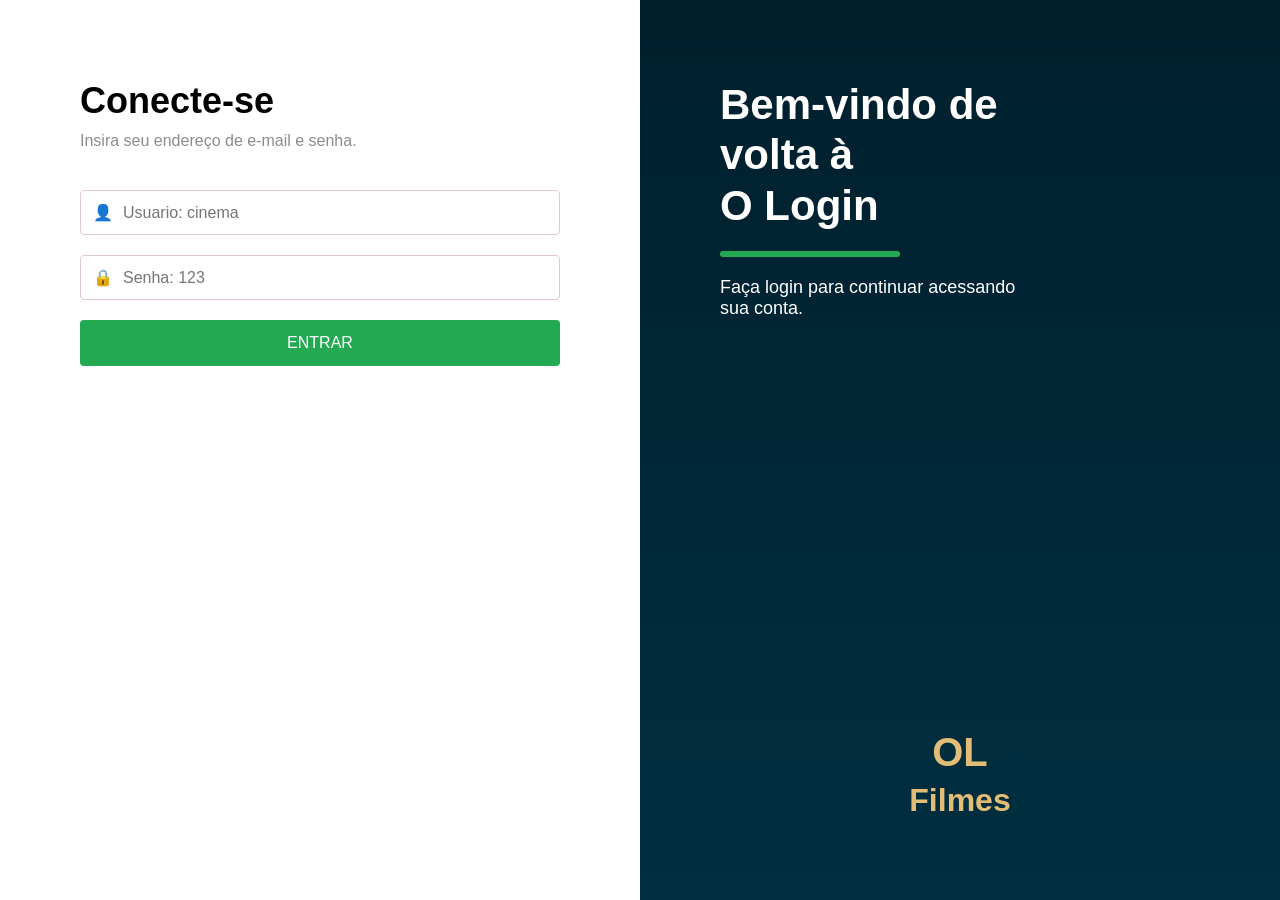
==== index.html @ 53772ce1 "troca de login" ====
<!DOCTYPE html>
<html lang="pt-br">
<head>
<meta charset="UTF-8">
<meta name="viewport" content="width=device-width, initial-scale=1.0">
<title>Login</title>

<style>
* {
    box-sizing: border-box;
    margin: 0;
    padding: 0;
    font-family: Arial, sans-serif;
}

body {
    height: 100vh;
}

.container {
    display: flex;
    height: 100vh;
}

/* div esquerda*/
.login-area {
    flex: 1;
    padding: 80px;
}

.login-area h1 {
    font-size: 36px;
}

.sub {
    color: #8f8b8bfe;
    margin: 10px 0 40px;
}

.campo {
    display: flex;
    align-items: center;
    border: 1px solid #d7bbbbbf;
    padding: 12px;
    margin-bottom: 20px;
    border-radius: 4px;
}

.campo input {
    border: none;
    outline: none;
    width: 100%;
    font-size: 16px;
    margin-left: 10px;
}

.btn-entrar {
    width: 100%;
    padding: 14px;
    background: #24a953;
    color: #ffffff;
    border: none;
    font-size: 16px;
    cursor: pointer;
    border-radius: 4px;
}

.erro {
    color: red;
    margin-top: 15px;
    display: none;
    text-align: center;
}

.links {
    margin-top: 30px;
    text-align: center;
}

.links a {
    color: #ff6a3d;
    text-decoration: none;
    font-size: 13px;
}

/* div direita */
.info-area {
    flex: 1;
    background: linear-gradient(180deg, #001f2d, #002f40);
    color: #ffffff;
    padding: 80px;
    display: flex;
    flex-direction: column;
    justify-content: center;
}

.info-area h2 {
    font-size: 42px;
    line-height: 1.2;
}

.linha {
    width: 180px;
    height: 6px;
    background: #24a953;
    margin: 20px 0;
    border-radius: 4px;
}

.info-area p {
    font-size: 18px;
    max-width: 300px;
}

.logo {
    margin-top: auto;
    font-size: 40px;
    font-weight: bold;
    text-align: center;
    color: rgb(227, 189, 117);
}

.logo span {
    font-size: 32px;
}

/* mobile */
/*  texte
@media (max-width: 900px) {

    .container {
        flex-direction: column;
    }
    /* sem div direita *//*
    .info-area {
        display: none;
    }

    .login-area {
        width: 100%;
        padding: 40px 20px;
    }
}*/
/* mudar para baixo */
@media (max-width: 900px) {

    .container {
        flex-direction: column;
    }

    .info-area {
        width: 100%;
        min-height: auto;
        padding: 20px;
        order: 2;
        
    }

    .login-area {
        width: 100%;
        order: 1;
        padding: 40px 20px;
    }
}

</style>
</head>

<body>
<div class="container">
<!-- // Div esquerdo // -->
<!-- // login // -->
    <div class="login-area">
        <h1>Conecte-se</h1>
        <p class="sub">Insira seu endereço de e-mail e senha.</p>
        <!-- usuario-->
        <div class="campo">
            <span class="icon">&#128100;</span>
            <input type="text" id="usuario" placeholder="Usuario: cinema">
        </div>
        <!-- senha -->
        <div class="campo">
            <span class="icon">&#128274;</span>
            <input type="password" id="senha" placeholder="Senha: 123">
        </div>
        <button class="btn-entrar" onclick="login()">ENTRAR</button>
<!-- // msg de erro // -->
        <div id="erro" class="erro">Usuário ou senha inválidos</div>
    </div>
<!-- // Div direito //-->
    <div class="info-area">
        <h2>Bem-vindo de<br>volta à<br><strong>O Login</strong></h2>
        <div class="linha"></div>
        <p>Faça login para continuar acessando sua conta.</p>

        <div class="logo">OL<br><span>Filmes</span></div>
    </div>
</div>

<!-- // script //-->
<script>
function login() {
// -- declara -- //
    const usuario = document.getElementById("usuario").value;    // pega os valores dos campos //
    const senha = document.getElementById("senha").value;
    // -- info de login corretas -- //
    if (usuario === "cinema" && senha === "123") {
        // -- sessionStorage -- //
        sessionStorage.setItem("logado", "true");
        window.location.href = "filmes.html";
    } else {
        document.getElementById("erro").style.display = "block";        
    }
}
</script>
</body>
</html>
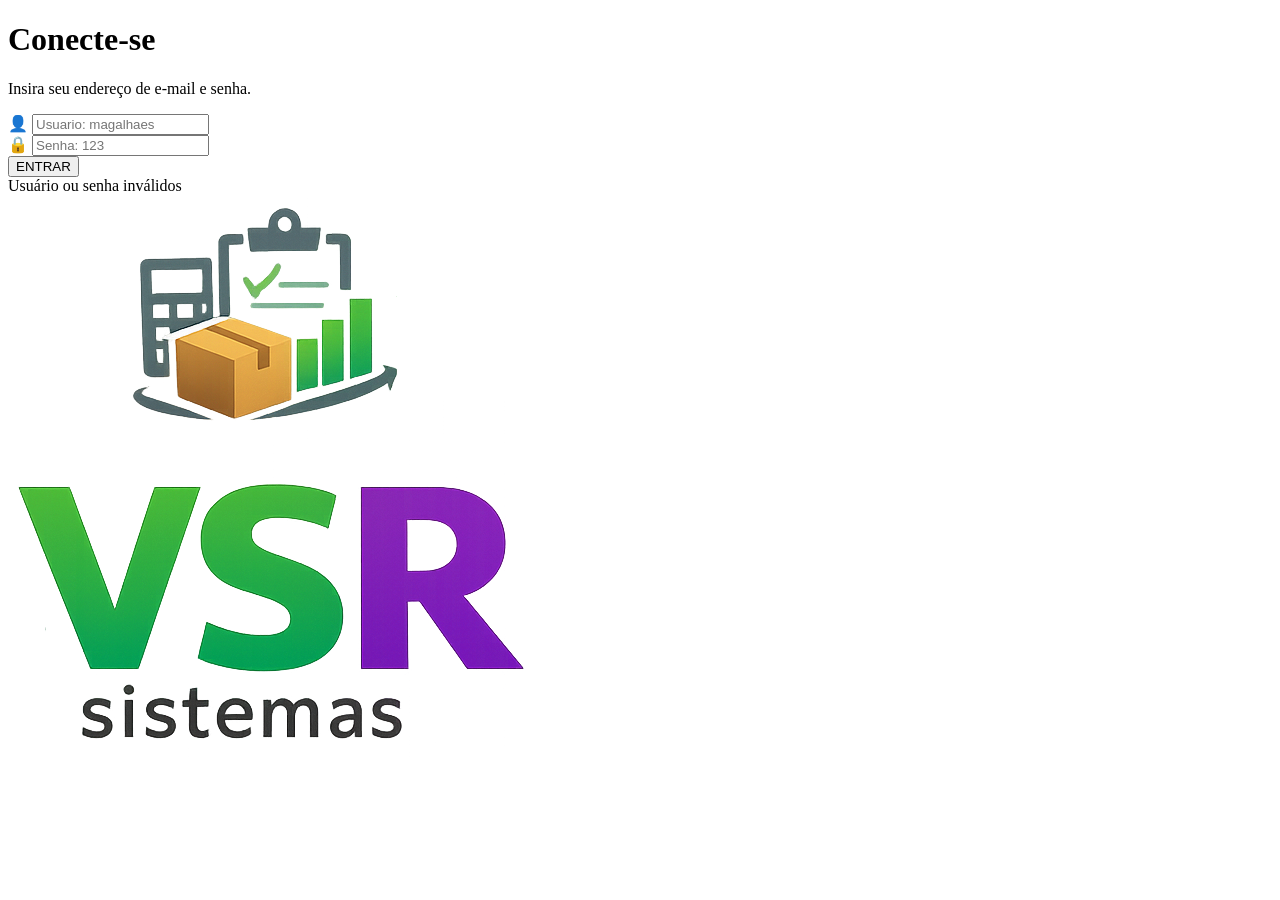
==== commit 5e59f2fc: "add btn navegaçao" ====
--- a/index.html
+++ b/index.html
@@ -1,3 +1,8 @@
+
+<!-- // TESTE DE ALTERAÇÃO DE ARQUIVO //-->
+<!-- // TESTE DE ALTERAÇÃO DE ARQUIVO //-->
+ <!-- // TESTE DE ALTERAÇÃO DE ARQUIVO //-->
+
 <!DOCTYPE html>
 <html lang="pt-br">
 <head>
@@ -5,168 +10,12 @@
 <meta name="viewport" content="width=device-width, initial-scale=1.0">
 <title>Login</title>
 
-<style>
-* {
-    box-sizing: border-box;
-    margin: 0;
-    padding: 0;
-    font-family: Arial, sans-serif;
-}
+<link rel="stylesheet" type="text/css" href="./css/login.css" />
 
-body {
-    height: 100vh;
-}
-
-.container {
-    display: flex;
-    height: 100vh;
-}
-
-/* div esquerda*/
-.login-area {
-    flex: 1;
-    padding: 80px;
-}
-
-.login-area h1 {
-    font-size: 36px;
-}
-
-.sub {
-    color: #8f8b8bfe;
-    margin: 10px 0 40px;
-}
-
-.campo {
-    display: flex;
-    align-items: center;
-    border: 1px solid #d7bbbbbf;
-    padding: 12px;
-    margin-bottom: 20px;
-    border-radius: 4px;
-}
-
-.campo input {
-    border: none;
-    outline: none;
-    width: 100%;
-    font-size: 16px;
-    margin-left: 10px;
-}
-
-.btn-entrar {
-    width: 100%;
-    padding: 14px;
-    background: #24a953;
-    color: #ffffff;
-    border: none;
-    font-size: 16px;
-    cursor: pointer;
-    border-radius: 4px;
-}
-
-.erro {
-    color: red;
-    margin-top: 15px;
-    display: none;
-    text-align: center;
-}
-
-.links {
-    margin-top: 30px;
-    text-align: center;
-}
-
-.links a {
-    color: #ff6a3d;
-    text-decoration: none;
-    font-size: 13px;
-}
-
-/* div direita */
-.info-area {
-    flex: 1;
-    background: linear-gradient(180deg, #001f2d, #002f40);
-    color: #ffffff;
-    padding: 80px;
-    display: flex;
-    flex-direction: column;
-    justify-content: center;
-}
-
-.info-area h2 {
-    font-size: 42px;
-    line-height: 1.2;
-}
-
-.linha {
-    width: 180px;
-    height: 6px;
-    background: #24a953;
-    margin: 20px 0;
-    border-radius: 4px;
-}
-
-.info-area p {
-    font-size: 18px;
-    max-width: 300px;
-}
-
-.logo {
-    margin-top: auto;
-    font-size: 40px;
-    font-weight: bold;
-    text-align: center;
-    color: rgb(227, 189, 117);
-}
-
-.logo span {
-    font-size: 32px;
-}
-
-/* mobile */
-/*  texte
-@media (max-width: 900px) {
-
-    .container {
-        flex-direction: column;
-    }
-    /* sem div direita *//*
-    .info-area {
-        display: none;
-    }
-
-    .login-area {
-        width: 100%;
-        padding: 40px 20px;
-    }
-}*/
-/* mudar para baixo */
-@media (max-width: 900px) {
-
-    .container {
-        flex-direction: column;
-    }
-
-    .info-area {
-        width: 100%;
-        min-height: auto;
-        padding: 20px;
-        order: 2;
-        
-    }
-
-    .login-area {
-        width: 100%;
-        order: 1;
-        padding: 40px 20px;
-    }
-}
-
-</style>
 </head>
 
 <body>
+    
 <div class="container">
 <!-- // Div esquerdo // -->
 <!-- // login // -->
@@ -176,7 +25,7 @@
         <!-- usuario-->
         <div class="campo">
             <span class="icon">&#128100;</span>
-            <input type="text" id="usuario" placeholder="Usuario: cinema">
+            <input type="text" id="usuario" placeholder="Usuario: magalhaes">
         </div>
         <!-- senha -->
         <div class="campo">
@@ -189,29 +38,13 @@
     </div>
 <!-- // Div direito //-->
     <div class="info-area">
-        <h2>Bem-vindo de<br>volta à<br><strong>O Login</strong></h2>
-        <div class="linha"></div>
-        <p>Faça login para continuar acessando sua conta.</p>
-
-        <div class="logo">OL<br><span>Filmes</span></div>
+       
+ 
+        <img src="./img/logo_login.png" alt="Logo da Empresa" class="logo">
+        
     </div>
 </div>
-
-<!-- // script //-->
-<script>
-function login() {
-// -- declara -- //
-    const usuario = document.getElementById("usuario").value;    // pega os valores dos campos //
-    const senha = document.getElementById("senha").value;
-    // -- info de login corretas -- //
-    if (usuario === "cinema" && senha === "123") {
-        // -- sessionStorage -- //
-        sessionStorage.setItem("logado", "true");
-        window.location.href = "filmes.html";
-    } else {
-        document.getElementById("erro").style.display = "block";        
-    }
-}
-</script>
+<!-- CHAMA O ARQUIVO JS DE FUNÇÕES-->
+<script type="text/javascript" src="./js/script.js"> </script> 
 </body>
 </html>
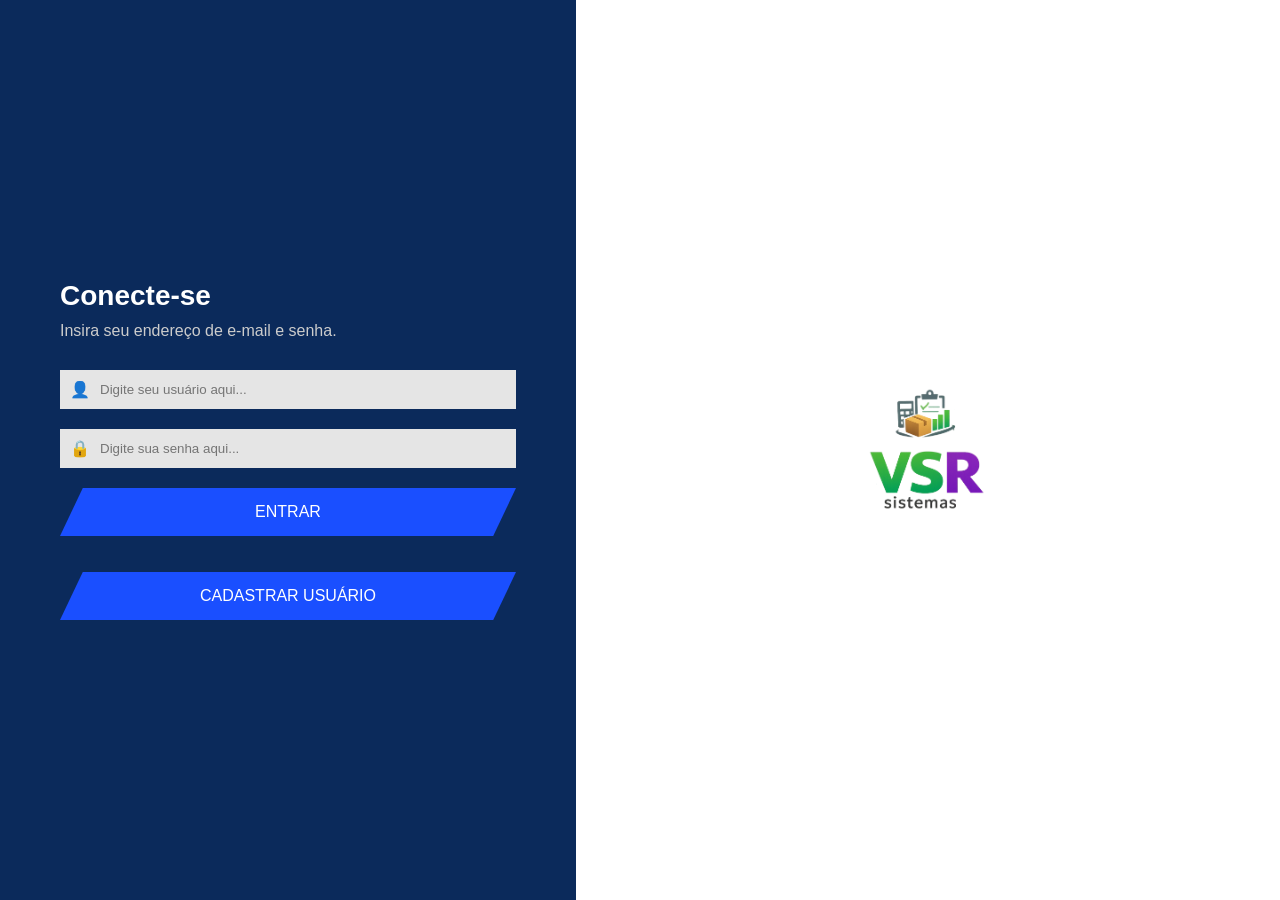
==== commit 58117843: "organizando usuario e senha" ====
--- a/index.html
+++ b/index.html
@@ -1,7 +1,3 @@
-
-<!-- // TESTE DE ALTERAÇÃO DE ARQUIVO //-->
-<!-- // TESTE DE ALTERAÇÃO DE ARQUIVO //-->
- <!-- // TESTE DE ALTERAÇÃO DE ARQUIVO //-->
 
 <!DOCTYPE html>
 <html lang="pt-br">
@@ -25,20 +21,22 @@
         <!-- usuario-->
         <div class="campo">
             <span class="icon">&#128100;</span>
-            <input type="text" id="usuario" placeholder="Usuario: magalhaes">
+            <input type="text" id="usuario" placeholder="Digite seu usuário aqui...">
         </div>
         <!-- senha -->
         <div class="campo">
             <span class="icon">&#128274;</span>
-            <input type="password" id="senha" placeholder="Senha: 123">
+            <input type="password" id="senha" placeholder="Digite sua senha aqui...">
         </div>
         <button class="btn-entrar" onclick="login()">ENTRAR</button>
+    </br>
+    </br>
+        <button class="btn-entrar" id="btnUsuario" >CADASTRAR USUÁRIO</button>
 <!-- // msg de erro // -->
         <div id="erro" class="erro">Usuário ou senha inválidos</div>
     </div>
 <!-- // Div direito //-->
-    <div class="info-area">
-       
+    <div class="info-area">       
  
         <img src="./img/logo_login.png" alt="Logo da Empresa" class="logo">
         
--- a/css/login.css
+++ b/css/login.css
@@ -0,0 +1,107 @@
+* {
+    margin: 0;
+    padding: 0;
+    box-sizing: border-box;
+    font-family: Arial, sans-serif;
+}
+body {
+    height: 100vh;
+}
+.container {
+    display: flex;
+    height: 100vh;
+}
+
+/* -- lado esquerdo -- */
+.info-area {
+    width: 55%;
+    position: relative;
+    display: flex;
+    align-items: center;
+    justify-content: center;
+    clip-path: polygon(0 0, 100% 0, 85% 100%, 0% 100%);  /*teste diagonal */
+}
+.img-overlay {
+    color: white;
+    width: 70%;
+}
+.img-overlay h2 {
+    font-size: 40px;
+    margin-bottom: 10px;
+}
+.linha {
+    width: 60px;
+    height: 4px;
+    background: #1a4fff;
+    margin: 15px 0;
+}
+.img-overlay p {
+    margin-bottom: 20px;
+}
+.logo {
+    width: 120px;
+}
+
+/* lado direito */
+.login-area {
+    width: 45%;
+    background: #0b2a5b;
+    display: flex;
+    flex-direction: column;
+    justify-content: center;
+    padding: 60px;
+    color: white;
+}
+.login-area h1 {
+    font-size: 28px;
+    margin-bottom: 10px;
+}
+.sub {
+    margin-bottom: 30px;
+    color: #ccc;
+}
+/* -- inputs -- */
+.campo {
+    display: flex;
+    align-items: center;
+    background: #e5e5e5;
+    margin-bottom: 20px;
+    padding: 10px;
+}
+.campo input {
+    border: none;
+    outline: none;
+    width: 100%;
+    background: transparent;
+}
+.icon {
+    margin-right: 10px;
+}
+
+/* -- btn -- */
+.btn-entrar {
+    padding: 15px;
+    border: none;
+    background: #1a4fff;
+    color: white;
+    font-size: 16px;
+    cursor: pointer;
+    transition: 0.3s;
+    clip-path: polygon(5% 0, 100% 0, 95% 100%, 0% 100%); /* teste */
+}
+.btn-entrar:hover {
+    background: #3b6cff;
+}
+.erro {
+    margin-top: 15px;
+    color: #ff4d4d;
+    display: none;
+}
+@media (max-width: 900px) {
+    .info-area {
+        display: none;
+    }
+    .login-area {
+        width: 100%;
+    }
+}
